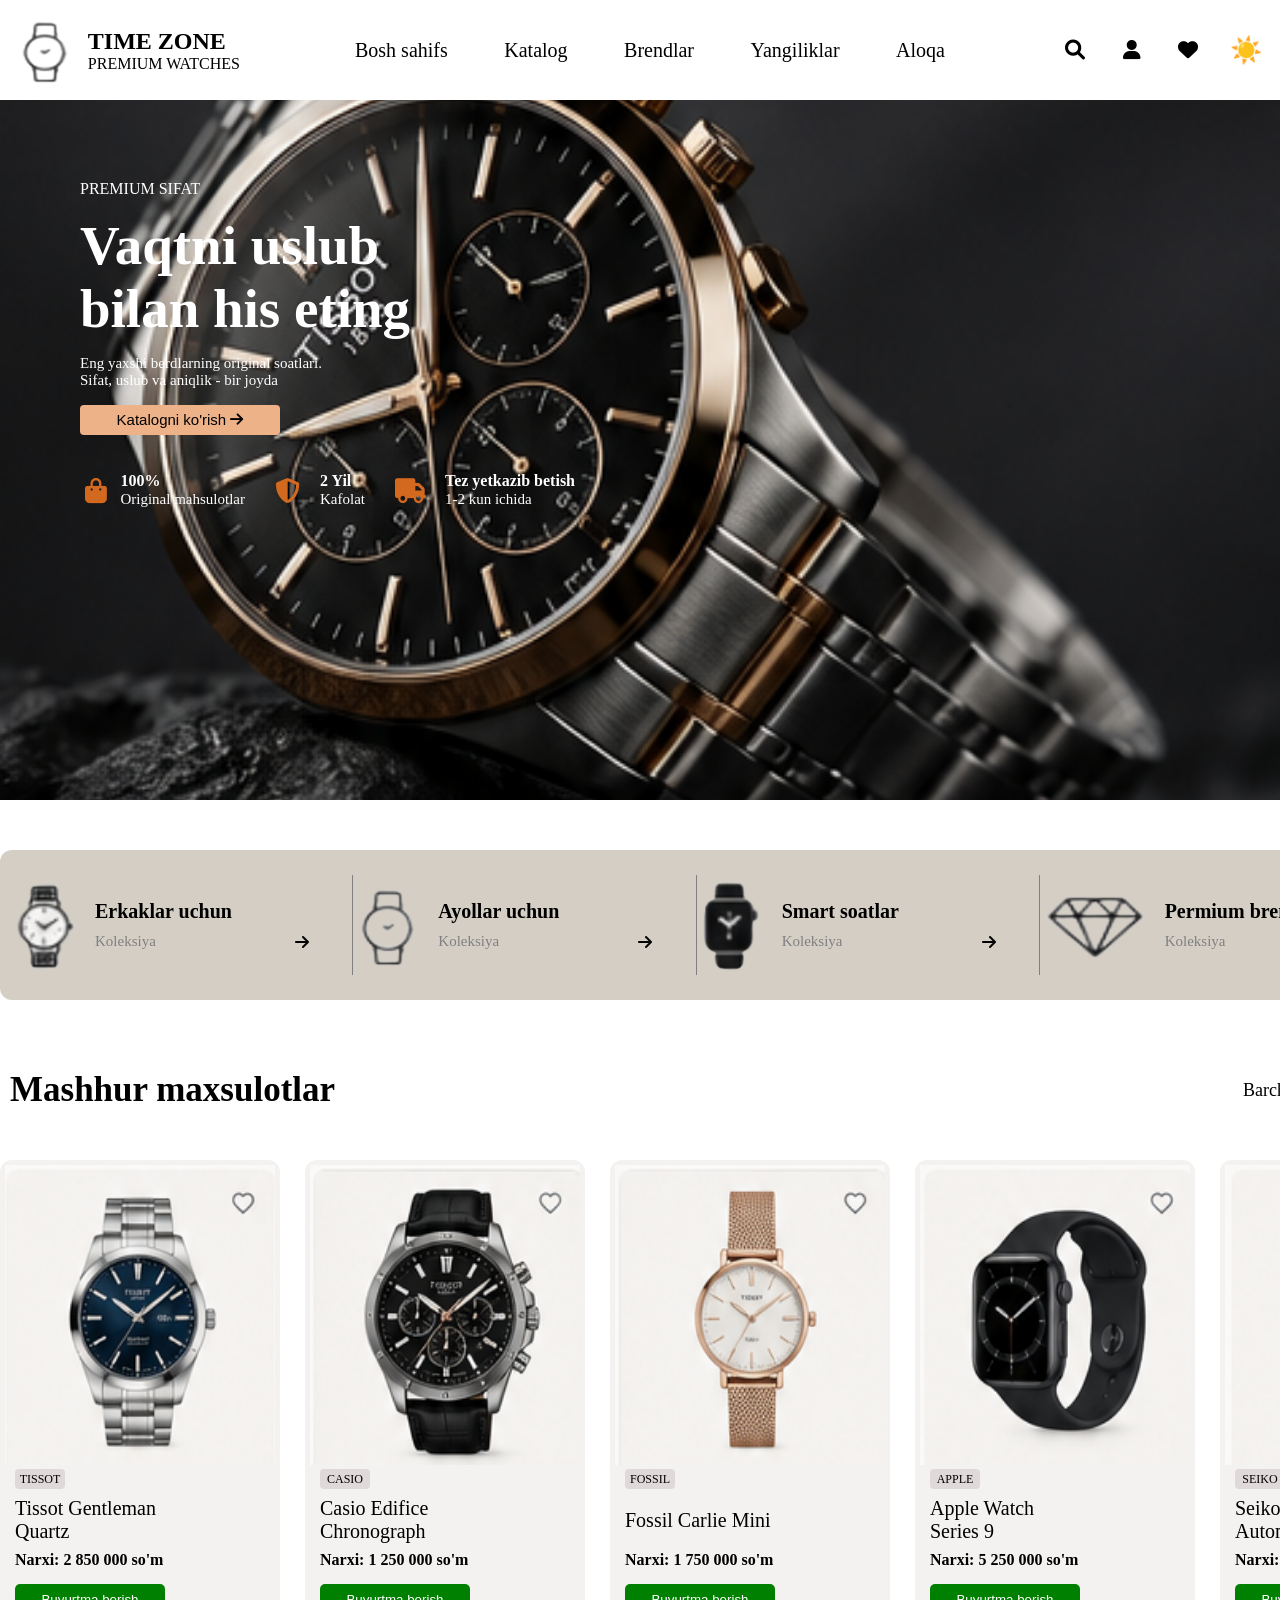
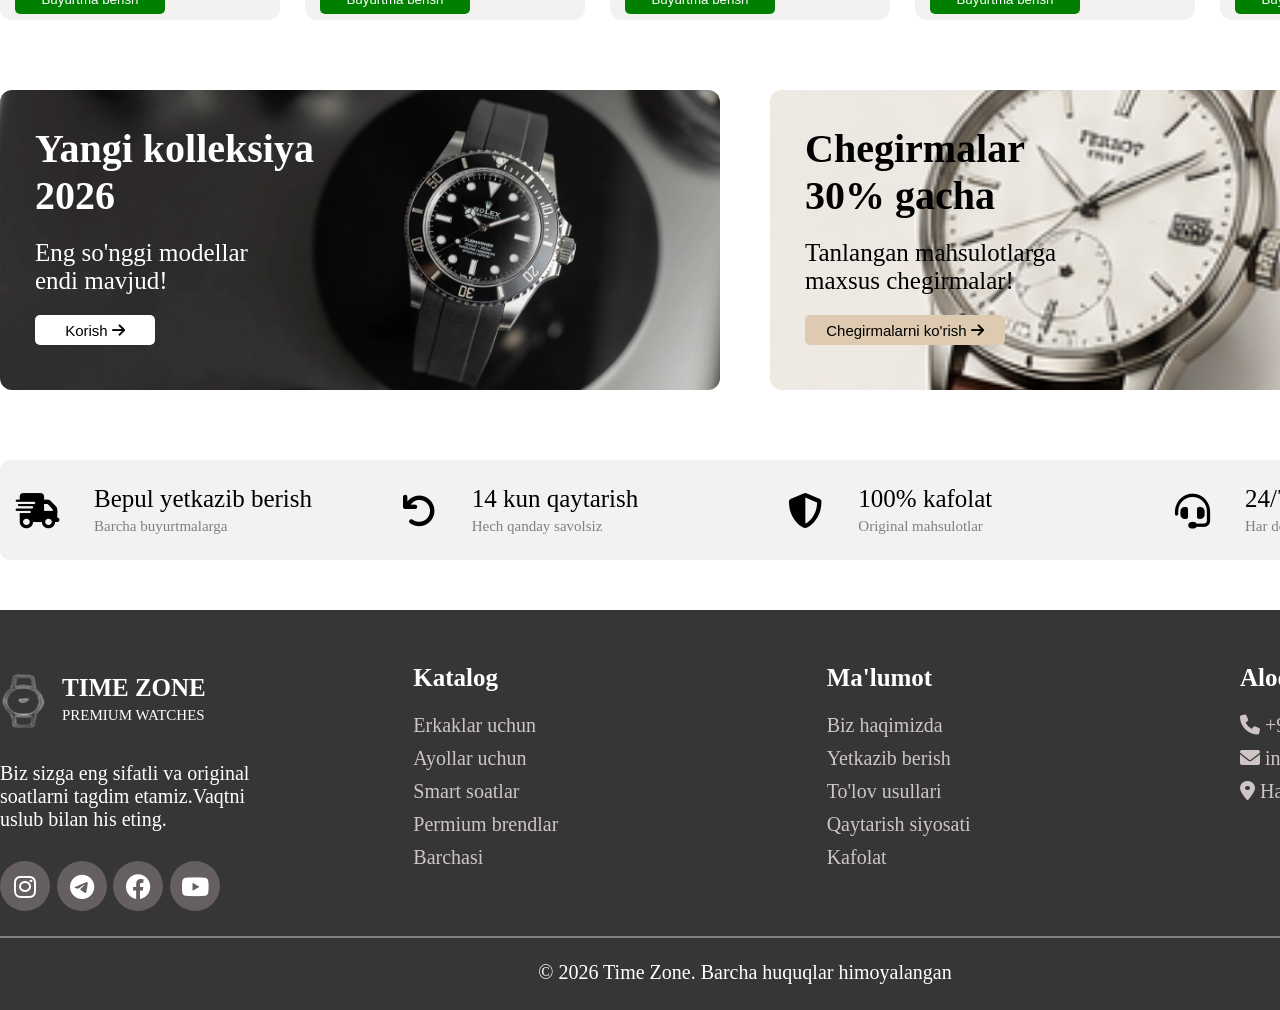
==== index.html @ 00bfb422 "add" ====
<!DOCTYPE html>
<html lang="en">
<head>
    <meta charset="UTF-8">
    <meta name="viewport" content="width=device-width, initial-scale=1.0">
    <title>Time-Zone</title>
    <link rel="stylesheet" href="https://cdnjs.cloudflare.com/ajax/libs/font-awesome/6.0.0-beta3/css/all.min.css">
    <link rel="stylesheet" href="./assetes/css/style.css">
</head>
<body>
    <header>
        <div class="header-left">
            <img src="./assetes/img/sat.png" alt="">
            <div class="left box">
                <h2>TIME ZONE</h2>
                <p>PREMIUM WATCHES</p>
            </div>
        </div>
        
        
        <div class="header-orta">
            <a class="a1" href="#">Bosh sahifs</a>
            <a class="a2" href="#">Katalog</a>
            <a class="a3" href="#main3">Brendlar</a>
            <a class="a4" href="/index3.html">Yangiliklar</a>
            <a class="a5" href="#footer">Aloqa</a>
        </div>
        <div class="header-right">
            <button class="serach"><i class="fa-solid fa-magnifying-glass"></i></button>
            <button class="login"><i class="fa-solid fa-user"></i></button>
            <button class="yurak"><i class="fa-solid fa-heart"></i></button>
            <button class="btn" id="btn">☀️</button>
        </div>
    </header> 
    <div class="main">
        <div class="main-box">
            <p>PREMIUM SIFAT</p>
            <h1>Vaqtni uslub <br> bilan his eting</h1>
            <small>Eng yaxshi berdlarning original soatlari. <br> Sifat, uslub va aniqlik - bir joyda</small>
            <button class="main-btn">Katalogni ko'rish <i class="fa-solid fa-arrow-right"></i></button>
            <div class="main-foter">
                <div class="foter1">
                    <i class="fa-solid fa-bag-shopping"></i>
                    <div class="maxshulot">
                        <p><b>100%</b></p>
                        <small>Original mahsulotlar</small>
                    </div>
                </div>
                <div class="foter2">
                    <i class="fa-solid fa-shield"></i>
                    <div class="kafolat">
                        <p><b>2 Yil</b></p>
                        <small>Kafolat</small>
                    </div>
                </div>
                <div class="foter3">
                    <i class="fa-solid fa-truck"></i>
                    <div class="yetkazish">
                        <p><b>Tez yetkazib betish</b></p>
                        <small>1-2 kun ichida</small>
                    </div>
                </div>
            </div>
        </div>
    </div>
    <!-- * -->
     <div class="main1">
        <div class="main1-box">
            <img src="./assetes/img/s.png" alt="">
            <div class="erkaklar-uchun">
                <p><b>Erkaklar uchun</b></p>
                <small>Koleksiya</small>
            </div>
            <div class="i">
                <i class="fa-solid fa-arrow-right"></i>
            </div>
        </div>
        <div class="main1-box">
            <img src="./assetes/img/sat.png" alt="">
            <div class="erkaklar-uchun">
                <p><b>Ayollar uchun</b></p>
                <small>Koleksiya</small>
            </div>
            <div class="i">
                <i class="fa-solid fa-arrow-right"></i>
            </div>
        </div><div class="main1-box">
            <img src="./assetes/img/s1.png" alt="">
            <div class="erkaklar-uchun">
                <p><b>Smart soatlar</b></p>
                <small>Koleksiya</small>
            </div>
            <div class="i">
                <i class="fa-solid fa-arrow-right"></i>
            </div>
        </div><div class="main1-box">
            <img class="img1" src="./assetes/img/olmos.png" alt="">
            <div class="erkaklar-uchun">
                <p><b>Permium brendlar</b></p>
                <small>Koleksiya</small>
            </div>
            <div class="i">
                <i class="fa-solid fa-arrow-right"></i>
            </div>
        </div>
     </div>
     <!-- * -->
      <div class="main2">
        <h3>Mashhur maxsulotlar</h3>
        <a href="/index2.html">Barchasini korish <i class="fa-solid fa-arrow-right"></i></a>
      </div>
      <!-- * -->
       <div class="main3" id="main3">
        <div class="main3-box">
            <img src="./assetes/img/soat-box.png" alt="">
            <div class="main3-foter">
                <span>TISSOT</span>
                <p>Tissot Gentleman Quartz</p>
                <b>Narxi: 2 850 000 so'm</b>
            </div>
            <button class="main3-buyurtma">Buyurtma berish</button>
        </div>
        <div class="main3-box">
            <img src="./assetes/img/soat-box1.png" alt="">
            <div class="main3-foter">
                <span>CASIO</span>
                <p>Casio Edifice Chronograph</p>
                <b>Narxi: 1 250 000 so'm</b>
            </div>
            <button class="main3-buyurtma">Buyurtma berish</button>
        </div>
        <div class="main3-box">
            <img src="./assetes/img/soat-box2.png" alt="">
            <div class="main3-foter">
                <span>FOSSIL</span>
                <p>Fossil Carlie Mini</p>
                <b>Narxi: 1 750 000 so'm</b>
            </div>
            <button class="main3-buyurtma">Buyurtma berish</button>
        </div>
        <div class="main3-box">
            <img src="./assetes/img/soat-box3.png" alt="">
            <div class="main3-foter">
                <span>APPLE</span>
                <p>Apple Watch <br> Series 9</p>
                <b>Narxi: 5 250 000 so'm</b>
            </div>
            <button class="main3-buyurtma">Buyurtma berish</button>
        </div>
        <div class="main3-box">
            <img src="./assetes/img/soat-box4.png" alt="">
            <div class="main3-foter">
                <span>SEIKO</span>
                <p>Seiko Presage Automatic</p>
                <b>Narxi: 3 950 000 so'm</b>
            </div>
            <button class="main3-buyurtma">Buyurtma berish</button>
        </div>
          <div class="main3-box">
            <img src="./assetes/img/soat-box5.png" alt="">
            <div class="main3-foter">
                <span>APPLE</span>
                <p>Apple Watch <br> Series 7</p>
                <b>Narxi: 4 650 000 so'm</b>
            </div>
            <button class="main3-buyurtma">Buyurtma berish</button>
        </div>
          <div class="main3-box">
            <img src="./assetes/img/soat-box6.png" alt="">
            <div class="main3-foter">
                <span>SAMSUNG</span>
                <p>Samsung Watch 8</p>
                <b>Narxi: 3 500 000 so'm</b>
            </div>
            <button class="main3-buyurtma">Buyurtma berish</button>
        </div>
          <div class="main3-box">
            <img src="./assetes/img/soat-box7.png" alt="">
            <div class="main3-foter">
                <span>VALDUS</span>
                <p>Valdus Vitor Egg</p>
                <b>Narxi: 6 950 000 so'm</b>
            </div>
            <button class="main3-buyurtma">Buyurtma berish</button>
        </div>
          <div class="main3-box">
            <img src="./assetes/img/soat-box8.png" alt="">
            <div class="main3-foter">
                <span>FOKSY</span>
                <p>Foksy Watch OEM/ODM</p>
                <b>Narxi: 1 150 000 so'm</b>
            </div>
            <button class="main3-buyurtma">Buyurtma berish</button>
        </div>
          <div class="main3-box">
            <img src="./assetes/img/soat.box9.png" alt="">
            <div class="main3-foter">
                <span>XIAOMI</span>
                <p>Xiaomi Store Watch</p>
                <b>Narxi: 1 950 000 so'm</b>
            </div>
            <button class="main3-buyurtma">Buyurtma berish</button>
        </div>
       </div>
       <!--* main4 -->
       <div class="main4">
        <div class="main4-box">
            <h4>Yangi kolleksiya <br> 2026</h4>
            <p>Eng so'nggi modellar <br> endi mavjud!</p>
            <button class="main4-btn"><a href="/index3.html">Korish  <i class="fa-solid fa-arrow-right"></i></a></button>
        </div>
        <div class="main4-box1">
            <h5>Chegirmalar <br> 30% gacha</h5>
            <p>Tanlangan mahsulotlarga <br> maxsus chegirmalar!</p>
            <button class="main4-btn1"><a href="/index4.html">Chegirmalarni ko'rish <i class="fa-solid fa-arrow-right"></i></a></button>
        </div>
       </div>
       <!-- * main5 -->
        <div class="main5">
            <div class="main5-box">
                <i class="fa-solid fa-truck-fast"></i>
                <div class="main5-foter">
                    <p>Bepul yetkazib berish</p>
                    <small>Barcha buyurtmalarga</small>
                </div>
            </div>
             <div class="main5-box">
                <i class="fa-solid fa-arrow-rotate-left"></i>
                <div class="main5-foter">
                    <p>14 kun qaytarish</p>
                    <small>Hech qanday savolsiz</small>
                </div>
            </div>
              <div class="main5-box">
                <i class="fa-solid fa-shield"></i>
                <div class="main5-foter">
                    <p>100% kafolat</p>
                    <small>Original mahsulotlar</small>
                </div>
            </div>
              <div class="main5-box">
                <i class="fa-solid fa-headset"></i>
                <div class="main5-foter">
                    <p>24/7 qo'llab-quvatlash</p>
                    <small>Har doim siz uchun</small>
                </div>
            </div>
        </div>
        <!-- * footer -->
         <footer id="footer">
          <div class="footer-k">
              <div class="footer-box">
                <div class="time">
                    <img src="./assetes/img/sat.png" alt="">
                    <div class="time-right">
                        <h6>TIME ZONE</h6>
                        <p>PREMIUM WATCHES</p>
                    </div>
                </div>
                <p>Biz sizga eng sifatli va original soatlarni tagdim etamiz.Vaqtni uslub bilan his eting.</p>
                <div class="i-lar-uchun">
                    <i class="fa-brands fa-instagram"></i>
                    <i class="fa-brands fa-telegram"></i>
                    <i class="fa-brands fa-facebook"></i>
                    <i class="fa-brands fa-youtube"></i>
                </div>
            </div>
            <div class="footer-box1">
                <b>Katalog</b>
                <div class="div1">
                    <p>Erkaklar uchun</p>
                    <p>Ayollar uchun</p>
                    <p>Smart soatlar</p>
                    <p>Permium brendlar</p>
                    <p>Barchasi</p>
                </div>
            </div>
                 <div class="footer-box1">
                <b>Ma'lumot</b>
                <div class="div1">
                    <p>Biz haqimizda</p>
                    <p>Yetkazib berish</p>
                    <p>To'lov usullari</p>
                    <p>Qaytarish siyosati</p>
                    <p>Kafolat</p>
                </div>
            </div>
                 <div class="footer-box1">
                <b>Aloqa</b>
                <div class="div1">
                    <p><i class="fa-solid fa-phone"></i> +998 98 765 43 21</p>
                    <p><i class="fa-solid fa-envelope"></i>  info@timezone.uz</p>
                    <p><i class="fa-solid fa-location-dot"></i>  Hazorasp, sentr</p>
                </div>
            </div>
          </div>
          <div class="footer-button">
            <p>© 2026 Time Zone. Barcha huquqlar himoyalangan</p>
          </div>
         </footer>






    <!-- ! active -->
    <div class="serach-katta">
        <div class="serach-kichik">
            <div class="input">
                <input type="text" id="a" placeholder="Mahsulotlarni qidirish">
                <button class="input-close">x</button>
            </div>
          <div class="div">
              <div class="div1">
                <p>Erkaklar uchun soatlar</p>
                <span>x</span>
            </div><div class="div1">
                <p>Ayollar uchun soatlar</p>
                <span>x</span>
            </div><div class="div1">
                <p>Chiroyli soatlar</p>
                <span>x</span>
            </div><div class="div1">
                <p>Bolalar uchun soatlar</p>
                <span>x</span>
            </div>
          </div>
        </div>
    </div>
    <!-- & login -->
     <div class="login-katta">
        <div class="login-kichik">
            <h1>Login</h1>
            <div class="lable1">
                <label for="ism">Ism</label>
                <input type="text" id="ism" placeholder="Masalan:  Azamat">
            </div>
            <div class="lable2">
                <label for="email">Email</label>
                <input type="email" id="email" placeholder="Emailingiz kiriting!">
            </div>
            <div class="lable3">
                <label for="parol">Password</label>
                <input type="password" id="parol" placeholder="Parolingizni kiriting!">
            </div>
            <button class="login-close">Yopish</button>
        </div>
     </div>
     <!-- ^ main-katolog- -->
      <div class="main-katolog">
        <div class="main-kichik">
        <div class="h1">
            <h1>Katalog</h1>
            <button class="main-close">x</button>
        </div>
           <p>⌚ Erkaklar soatlari</p>
           <p>⌚ Ayollar soatlari</p>
           <p>⌚ Smart soatlar</p>
           <p>💎 Premium soatlar</p>
           <p>🔥 Chegirmadagi soatlar</p>
        </div>
      </div>
      <!-- *main3-buyurtma -->
       <div class="main3-katta">
        <div class="main3-kichik">
            <div class="h1">
                <button class="main3-close">x</button>
            </div>
            <div class="label1">
                <label for="manzil">Manzilni kiriting!</label>
                <input type="text" id="manzil" placeholder="Masalan: Hazorasp sentr">
            </div>
            <div class="label1">
                <label for="Mahalla">Mahalla nomi</label>
                <input type="text" id="Kocha" placeholder="Masalan: O..... m....">
            </div>
            <div class="label1">
                <label for="kocha">Ko'cha nomi</label>
                <input type="text" placeholder="Masalan: Baxt ko'chasi">
            </div>
            <div class="label1">
                <label for="Uy">Uy manzli</label>
                <input type="text" id="Uy" placeholder="Masalan: 55 uy">
            </div>
            <div class="button">
                <p>Buyurtma berish uchun ikki marta bosing👇</p>
                <button class="button-buyurtma">Buyurtma berish</button>
            </div>
        </div>
       </div>

    <script src="style.js"></script>
</body>
</html>
---- assetes/css/style.css ----
* {
    padding: 0;
    margin: 0;
    box-sizing: border-box;
    transition: 1s;

}
header {
    width: 100%;
    height: 100px;
    display: flex;
    align-items: center;
    padding: 20px;
    justify-content: space-between;
    box-shadow: 1px 1px 10px gray;
}

header .header-left {
    width: 220px;
    height: 70px;
    display: flex;
    justify-content: space-between;
    align-items: center;

}

header .header-left img {
    width: 50px;
    height: 80px;
}

/* * header-orta */
header .header-orta {
    width: 590px;
    height: 50px;
    display: flex;
    justify-content: space-between;
    align-items: center;
    font-size: 20px;
}

header .header-orta a {
    color: black;
    text-decoration: none;
}

header .header-right {
    width: 200px;
    height: 50px;
    display: flex;
    justify-content: space-between;
    align-items: center;
}

header .header-right button {
    width: 30px;
    height: 30px;
    font-size: 20px;
    background-color: transparent;
    border: none;
}

header .header-right .btn {
    font-size: 26px;
    display: flex;
    align-items: center;
}

header .header-right .btn:active {
    transform: scale(0.9);
}

header .header-right .yurak:active {
    color: red;
}

header .header-right .yurak:hover {
    transform: scale(1.2);
    cursor: pointer;
}

.serach-katta {
    width: 100%;
    height: 100vh;
    position: fixed;
    inset: 0;
    background-color: rgba(0, 0, 0, 0.7);
    display: none;
    justify-content: center;
}

.serach-katta.active {
    display: flex;
}

.serach-katta .serach-kichik {
    width: 500px;
    height: 400px;
    background-color: white;
    display: flex;
    flex-direction: column;
    align-items: center;
    gap: 30px;
    padding: 25px;
    margin-top: 30px;
    border-radius: 12px;
}

.serach-katta .serach-kichik .input {
    width: 500px;
    height: 50px;
    display: flex;
    justify-content: center;
    align-items: center;
    gap: 37px;

}

.serach-katta .serach-kichik .input .input-close {
    width: 30px;
    height: 30px;
    font-size: 20px;
    border: none;
    background-color: transparent;
    cursor: pointer;

}

.serach-katta .serach-kichik .div {
    width: 500px;
    height: 300px;
    display: flex;
    flex-direction: column;
    gap: 10px;
}

.serach-katta .serach-kichik .div1 {
    width: 500px;
    height: 30px;
    display: flex;
    justify-content: space-between;
    align-items: center;
    font-size: 20px;
    padding: 5px;
    cursor: pointer;

}

.serach-katta .serach-kichik input {
    width: 350px;
    height: 40px;
    padding: 0 15px;
    font-size: 15px;
}

/* * login active */
.login-katta {
    width: 100%;
    height: 100vh;
    position: fixed;
    inset: 0;
    background-color: rgba(0, 0, 0, 0.7);
    display: none;
    justify-content: end;

}

.login-katta.active {
    display: flex;
}

.login-katta .login-kichik {
    width: 300px;
    height: 320px;
    background-color: white;
    border-radius: 12px;
    padding: 25px;
    display: flex;
    flex-direction: column;
    justify-content: space-between;
    margin-right: 150px;
    margin-top: 60px;
}

.login-katta .login-kichik .lable1,
.login-katta .login-kichik .lable2,
.login-katta .login-kichik .lable3 {
    width: 250px;
    height: 50px;
    display: flex;
    flex-direction: column;
    justify-content: space-between;


}

.login-katta .login-kichik .lable1 input,
.login-katta .login-kichik .lable2 input,
.login-katta .login-kichik .lable3 input {
    width: 250px;
    height: 30px;
    padding: 0 10px;
}

.login-katta .login-kichik .login-close {
    width: 250px;
    height: 30px;
    background-color: blue;
    color: white;
    border: none;
    border-radius: 5px;
    font-size: 15px;
}

/* * main */
.main {
    width: 100%;
    height: 700px;
    background-image: url(/assetes/img/saotmani.png);
    background-repeat: no-repeat;
    background-size: cover;
    background-position: center;
    display: flex;
    justify-content: start;

}

.main-katolog {
    width: 100%;
    height: 100vh;
    background-color: rgba(0, 0, 0, 0.7);
    position: fixed;
    inset: 0;
    display: none;
    justify-content: center;
    align-items: center;
}

.main-katolog.active {
    display: flex;
}

.main-katolog .main-kichik {
    width: 300px;
    height: 270px;
    background-color: white;
    border-radius: 12px;
    display: flex;
    flex-direction: column;
    gap: 15px;
    padding: 5px;
}

.main-katolog .main-kichik .h1 {
    width: 270px;
    height: 40px;
    display: flex;
    justify-content: space-between;
    align-items: center;
}

.main-katolog .main-kichik .h1 .main-close {
    width: 40px;
    height: 40px;
    border: none;
    background-color: transparent;
    font-size: 20px;
}

.main-katolog .main-kichik p {
    font-size: 20px;
}

.main-box {
    width: 500px;
    height: 350px;
    display: flex;
    flex-direction: column;
    justify-content: space-between;
    color: white;
    margin: 80px;

}

.main .main-box h1 {
    font-size: 55px;
}

.main .main-box small {
    font-size: 15px;
}

.main .main-box .main-btn {
    width: 200px;
    height: 30px;
    background-color: rgb(238, 178, 136);
    border: none;
    font-size: 15px;
    border-radius: 4px;
    cursor: pointer;
}

.main .main-box .main-foter {
    width: 500px;
    height: 80px;
    display: flex;
    justify-content: space-between;
    align-items: center;

}

.main .main-box .main-foter .foter1 {
    width: 170px;
    height: 50px;
    display: flex;
    justify-content: space-between;
    align-items: center;
    padding: 5px;
}

.main .main-box .main-foter .foter1 i {
    color: chocolate;
    font-size: 25px;
}

.main .main-box .main-foter .foter2 {
    width: 100px;
    height: 50px;
    display: flex;
    justify-content: space-between;
    align-items: center;
    padding: 5px;
}

.main .main-box .main-foter .foter2 i {
    color: chocolate;
    font-size: 25px;
}

.main .main-box .main-foter .foter3 {
    width: 190px;
    height: 50px;
    display: flex;
    justify-content: space-between;
    align-items: center;
    padding: 5px;
}

.main .main-box .main-foter .foter3 i {
    color: chocolate;
    font-size: 25px;
}

/* *=======main1 */
.main1 {
    width: 1400px;
    height: 150px;
    margin: 50px auto;
    display: flex;
    align-items: center;
    justify-content: space-around;
    padding: 10px;
    background-color: rgb(212, 206, 197);
    border-radius: 12px;
}

.main1 .main1-box {
    width: 350px;
    height: 100px;
    display: flex;
    gap: 20px;
    align-items: center;
    border-right: 1px solid gray;
    padding: 5px;
}

.main1 .main1-box img {
    width: 60px;
    height: 100px;
}

.main1 .main1-box .img1 {
    width: 100px;
    height: 70px;
}

.main1 .main1-box .erkaklar-uchun {
    width: 180px;
    height: 50px;
    display: flex;
    justify-content: space-between;
    flex-direction: column;
}

.main1 .main1-box .erkaklar-uchun p {
    font-size: 20px;
}

.main1 .main1-box .erkaklar-uchun small {
    color: gray;
    font-size: 15px;
}

.main1 .main1-box .i {
    width: 20px;
    height: 50px;
    display: flex;
    align-items: end;
}

/* *==== main2 */
.main2 {
    width: 1400px;
    height: 80px;
    display: flex;
    justify-content: space-between;
    align-items: center;
    margin: auto;
    padding: 10px;
}

.main2 h3 {
    font-size: 35px;
}

.main2 a {
    color: black;
    text-decoration: none;
    font-size: 18px;
}

/* * ===== main3 */
.main3 {
    width: 1490px;
    height: 460px;
    margin: 30px auto;
    display: flex;
    justify-content: space-between;
    overflow: scroll;
    gap: 25px;
}

.main3 .main3-box {
    width: 280px;
    height: 460px;
    padding: 5px;
    background-color: #F4F2F0;
    border-radius: 12px;
}

.main3 .main3-box img {
    width: 270px;
    height: 300px;
    cursor: pointer;
}

.main3 .main3-box .main3-foter {
    width: 200px;
    height: 100px;
    display: flex;
    flex-direction: column;
    justify-content: space-between;
    margin-left: 10px;
}

.main3 .main3-box .main3-foter span {
    width: 50px;
    height: 20px;
    background-color: rgb(223, 217, 217);
    border-radius: 4px;
    font-size: 12px;
    display: flex;
    align-items: center;
    justify-content: center;
    cursor: pointer;
}

.main3 .main3-box .main3-foter p {
    font-size: 20px;
    font-weight: 300;
    cursor: pointer;

}

.main3 .main3-box .main3-buyurtma {
    width: 150px;
    height: 30px;
    border: none;
    background-color: green;
    color: white;
    border-radius: 5px;
    margin-top: 15px;
    margin-left: 10px;
    cursor: pointer;
}

/* *==== main4 */
.main4 {
    width: 1490px;
    height: 300px;
    margin: 70px auto;
    display: flex;
    justify-content: space-between;
}

.main4 .main4-box {
    width: 720px;
    height: 300px;
    border-radius: 12px;
    background-image: url(/assetes/img/sat2.webp);
    background-position: center;
    background-repeat: no-repeat;
    background-size: cover;
    color: white;
    display: flex;
    flex-direction: column;
    gap: 20px;
    padding: 35px;
}

.main4 .main4-box h4 {
    font-size: 40px;

}

.main4 .main4-box p {
    font-size: 25px;
}

.main4 .main4-box .main4-btn {
    width: 120px;
    height: 30px;
    font-size: 15px;
    border: none;
    background-color: white;
    border-radius: 5px;
}

.main4 .main4-box .main4-btn a {
    color: black;
    text-decoration: none;
}

.main4 .main4-box1 {
    width: 720px;
    height: 300px;
    border-radius: 12px;
    display: flex;
    flex-direction: column;
    gap: 20px;
    padding: 35px;
    background-image: url(/assetes/img/sat3.png);
    background-repeat: no-repeat;
    background-size: cover;
    background-position: center;

}

.main4 .main4-box1 h5 {
    font-size: 40px;
}

.main4 .main4-box1 p {
    font-size: 25px;
}

.main4 .main4-box1 .main4-btn1 {
    width: 200px;
    height: 30px;
    border: none;
    background-color: rgb(221, 202, 176);
    font-size: 15px;
    border-radius: 5px;
}

.main4 .main4-box1 .main4-btn1 a {
    color: black;
    text-decoration: none;
}

/* * main5 */
.main5 {
    width: 1490px;
    height: 100px;
    border-radius: 10px;
    padding: 15px;
    margin: 50px auto;
    display: flex;
    justify-content: space-between;
    align-items: center;
    background-color: #F4F2F0;
}

.main5 .main5-box {
    width: 300px;
    height: 70px;
    display: flex;
    align-items: center;
    gap: 35px;
}

.main5 .main5-box i {
    font-size: 35px;
}

.main5 .main5-box .main5-foter {
    width: 270px;
    height: 70px;
    display: flex;
    flex-direction: column;
    gap: 5px;
    justify-content: center;
}

.main5 .main5-box .main5-foter p {
    font-size: 25px;
}

.main5 .main5-box .main5-foter small {
    color: gray;
    font-size: 15px;
}

/* * FOOTER */
footer {
    width: 100%;
    height: 400px;
    background-color: rgba(0, 0, 0, 0.788);
    color: white;
    display: flex;
    flex-direction: column;
    gap: 15px;
}

footer .footer-k {
    width: 1490px;
    height: 300px;
    margin: auto;
    display: flex;
    justify-content: space-between;
    align-items: end;

}

footer .footer-box {
    width: 250px;
    height: 250px;
    display: flex;
    flex-direction: column;
    justify-content: space-between;
}

footer .footer-box .time {
    width: 250px;
    height: 70px;
    display: flex;
    gap: 15px;
    align-items: center;
}

footer .footer-box .time img {
    width: 50px;
    height: 70px;

}

footer .footer-box .time .time-right {
    width: 200px;
    height: 70px;
    display: flex;
    flex-direction: column;
    justify-content: center;
    gap: 5px;
}

footer .footer-box .time .time-right h6 {
    font-size: 25px;
}

footer .footer-box .time .time-right p {
    font-size: 15px;
}

footer .footer-box p {
    font-size: 20px;
}

footer .footer-box .i-lar-uchun {
    width: 220px;
    height: 55px;
    display: flex;
    justify-content: space-between;
    align-items: center;
}

footer .footer-box .i-lar-uchun i {
    width: 50px;
    height: 50px;
    background-color: rgb(102, 95, 95);
    font-size: 25px;
    border-radius: 50%;
    display: flex;
    justify-content: center;
    align-items: center;
}

footer .footer-k .footer-box1 {
    width: 250px;
    height: 250px;
    display: flex;
    flex-direction: column;
    justify-content: space-between;
}

footer .footer-box1 b {
    font-size: 25px;
}

footer .footer-box1 .div1 {
    width: 250px;
    height: 200px;
    display: flex;
    flex-direction: column;
    gap: 10px;
    color: rgb(207, 197, 197);
    font-size: 20px;
}

footer .footer-button {
    width: 1490px;
    height: 70px;
    border-top: 2px solid gray;
    margin: auto;
    display: flex;
    justify-content: center;
    align-items: center;
    font-size: 20px;
}
/** button */
.main3-katta  {
    width: 100%;
    height: 100vh;
    background-color: rgba(0, 0, 0, 0.7);
    position: fixed;
    inset: 0;
    display: none;
    justify-content: center;
    align-items: center;
}
.main3-katta.active {
    display: flex;
}
.main3-katta .main3-kichik {
    width: 500px;
    height: 450px;
    background-color: white;
    border-radius: 12px;
    display: flex;
    flex-direction: column;
    align-items: center;
    padding: 25px;
    gap: 20px;
}
.main3-katta .main3-kichik .h1 {
    width: 400px;
    height: 25px;
    display: flex;
    justify-content: end;
    align-items: center;
}
.main3-katta .main3-kichik .h1 .main3-close {
    width: 25px;
    height: 25px;
    border: none;
    background-color: transparent;
    font-size: 20px;
    cursor: pointer;
}
.main3-katta .main3-kichik .label1 {
    width: 400px;
    height: 60px;
    display: flex;
    flex-direction: column;
    justify-content: space-between;
}
.main3-katta .main3-kichik .label1 label {
    font-size: 15px;
}
.main3-katta .main3-kichik .label1 input {
    width: 300px;
    height: 30px;
    padding: 0px 10px;
}
.main3-katta .main3-kichik .button {
    width: 400px;
    height: 70px;

    display: flex;
    flex-direction: column;
    justify-content: space-between;
}
.main3-katta .main3-kichik .button .button-buyurtma {
    width: 300px;
    height: 30px;
    font-size: 15px;
    background-color: green;
    color: white;
    border: none;
    border-radius: 5px;
}




body.dark {
    background-color: black;
}

body.dark header {
    background-color: rgba(0, 0, 0, 0.747);
    color: white;
}

body.dark header .header-orta a {
    color: white;
}

body.dark header .header-right i {
    color: white;
}

body.dark footer {
    background-color: blue;
}
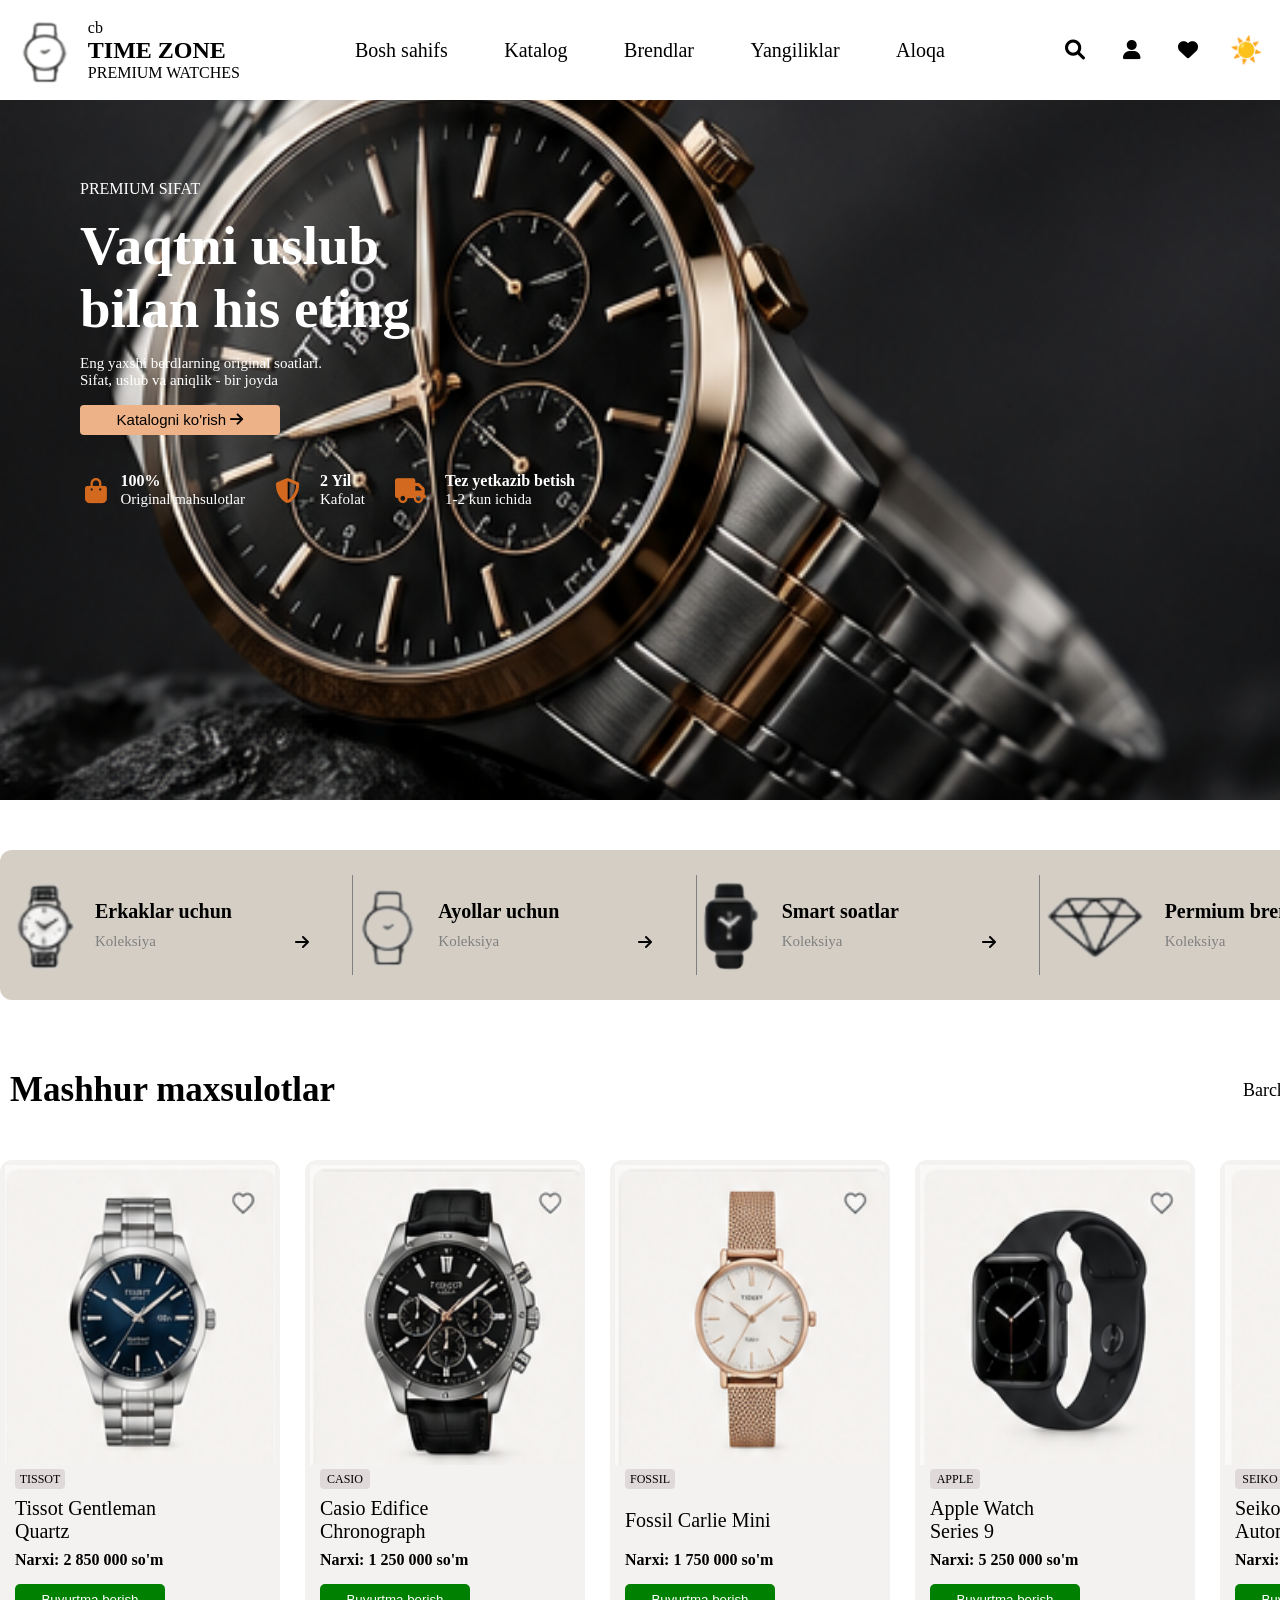
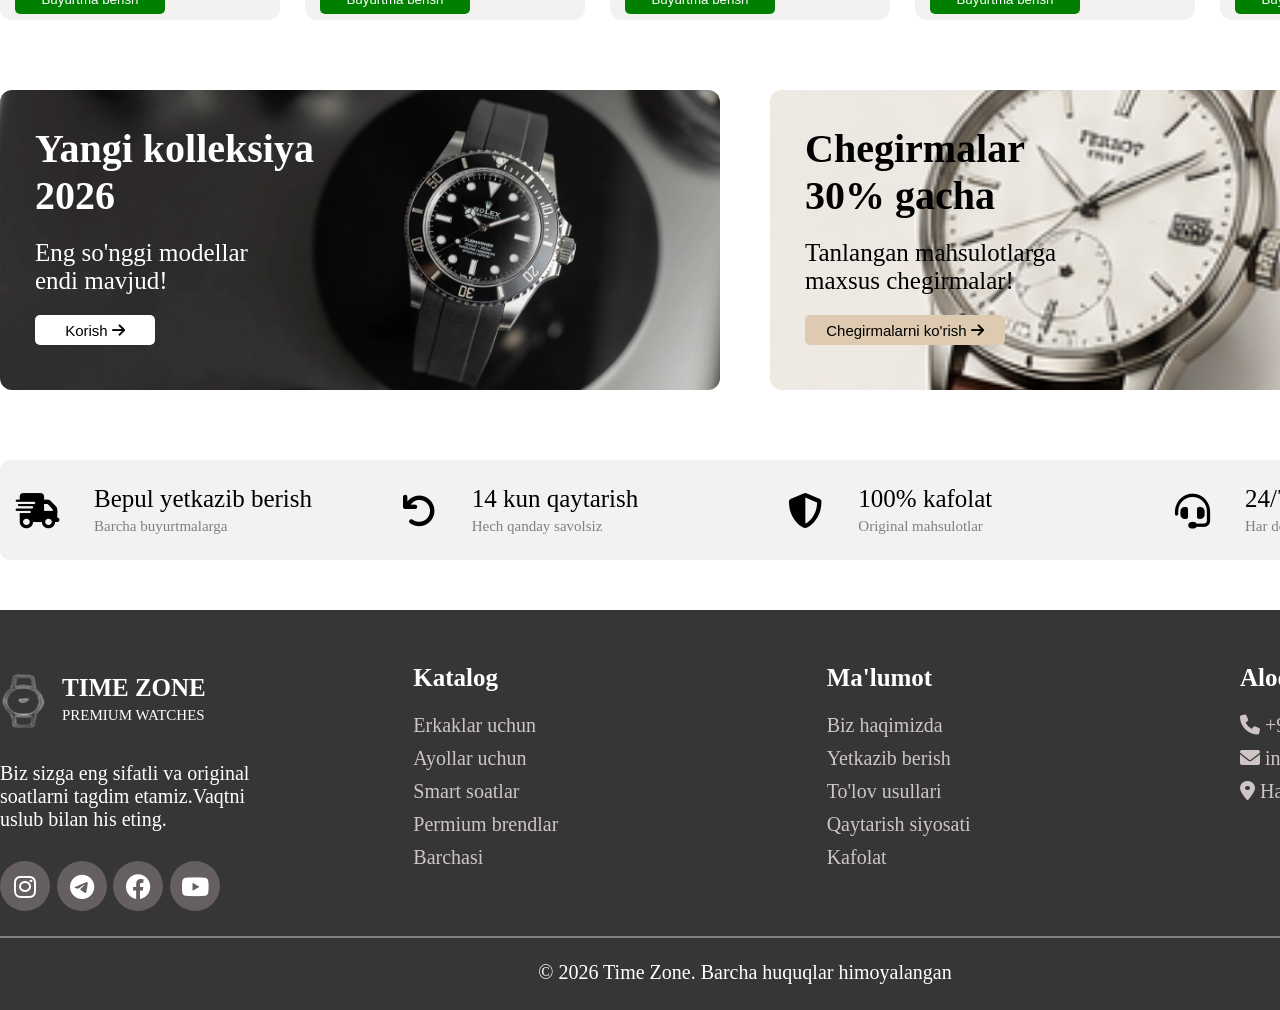
==== commit 767de267: "add" ====
--- a/index.html
+++ b/index.html
@@ -11,13 +11,12 @@
     <header>
         <div class="header-left">
             <img src="./assetes/img/sat.png" alt="">
-            <div class="left box">
+            <div class="left box">cb  
                 <h2>TIME ZONE</h2>
                 <p>PREMIUM WATCHES</p>
             </div>
-        </div>
-        
-        
+        </div>    
+
         <div class="header-orta">
             <a class="a1" href="#">Bosh sahifs</a>
             <a class="a2" href="#">Katalog</a>
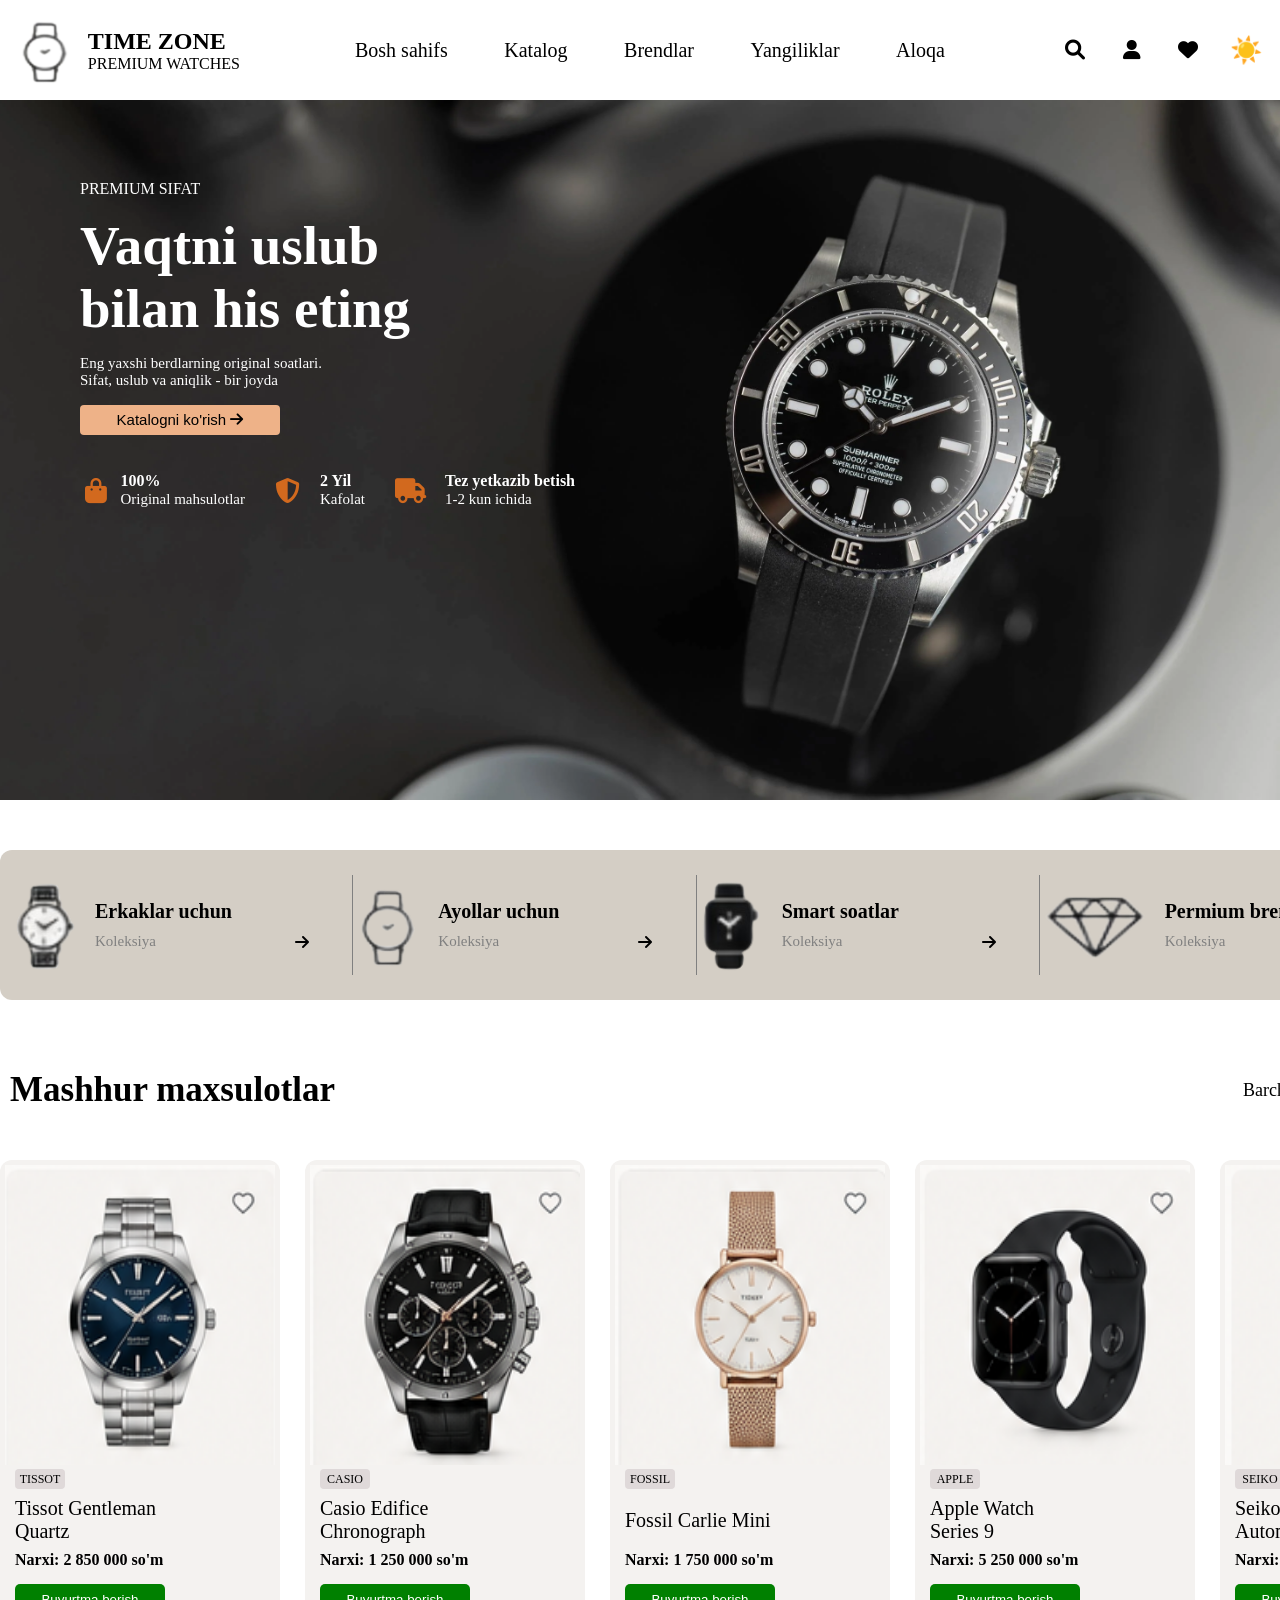
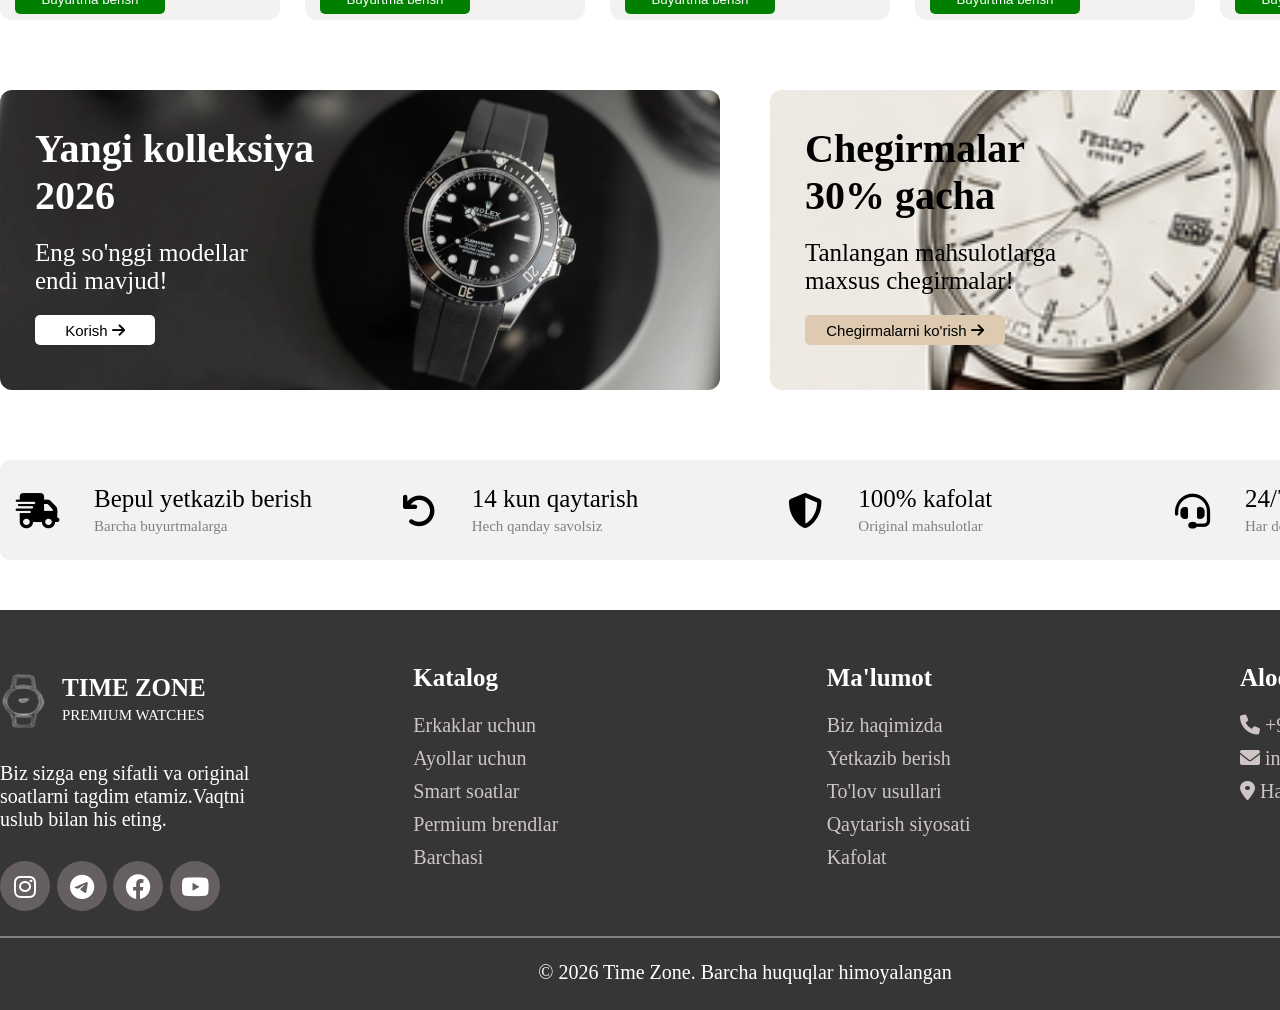
==== commit cd929f84: "add" ====
--- a/index.html
+++ b/index.html
@@ -11,7 +11,7 @@
     <header>
         <div class="header-left">
             <img src="./assetes/img/sat.png" alt="">
-            <div class="left box">cb  
+            <div class="left box"> 
                 <h2>TIME ZONE</h2>
                 <p>PREMIUM WATCHES</p>
             </div>
--- a/assetes/css/style.css
+++ b/assetes/css/style.css
@@ -216,7 +216,7 @@
 .main {
     width: 100%;
     height: 700px;
-    background-image: url(/assetes/img/saotmani.png);
+    background-image: url(/assetes/img/sat2.webp);
     background-repeat: no-repeat;
     background-size: cover;
     background-position: center;
